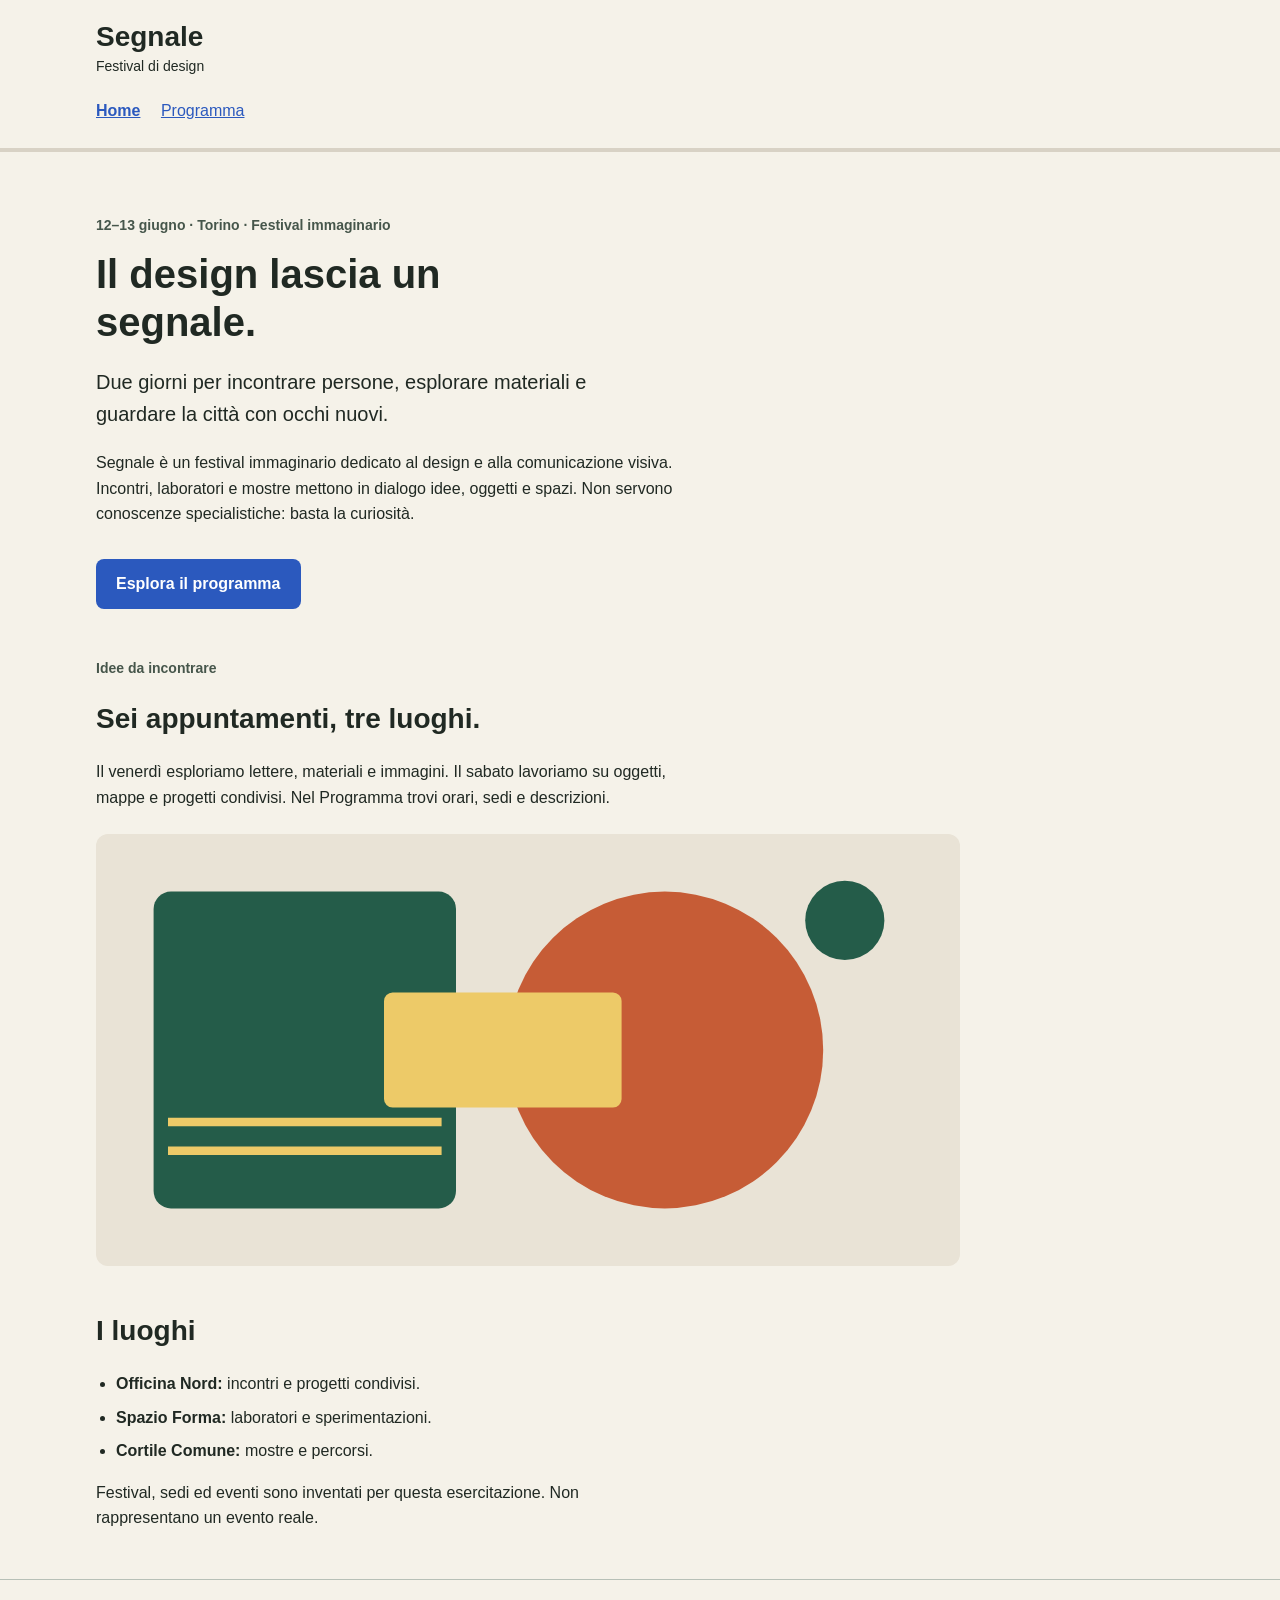
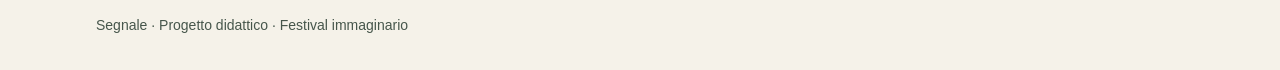
==== index.html @ b45a3bd2 "sito modificato" ====
<!doctype html>
<html lang="it">
<head>
  <meta charset="utf-8">
  <meta name="viewport" content="width=device-width, initial-scale=1">
  <title>Segnale — Festival di design</title>
  <link rel="stylesheet" href="style.css">
</head>
<body>
  <a class="skip-link" href="#contenuto">Vai al contenuto</a>
  <header class="site-header">
    <div class="container">
      <a class="brand" href="index.html">Segnale<span>Festival di design</span></a>
      <nav aria-label="Navigazione principale">
        <a href="index.html" aria-current="page">Home</a>
        <!-- Da completare: collegare questa voce alla pagina Programma. -->
        <a href="programma.html">Programma</a>
      </nav>
    </div>
  </header>

  <main id="contenuto" class="container">
    <section class="intro" aria-labelledby="titolo-home">
      <p class="eyebrow">12–13 giugno · Torino · Festival immaginario</p>
      <h1 id="titolo-home">Il design lascia un segnale.</h1>
      <p class="lead">Due giorni per incontrare persone, esplorare materiali e guardare la città con occhi nuovi.</p>
      <p class="reading-text">Segnale è un festival immaginario dedicato al design e alla comunicazione visiva. Incontri, laboratori e mostre mettono in dialogo idee, oggetti e spazi. Non servono conoscenze specialistiche: basta la curiosità.</p>
      <!-- Da completare: anche questo collegamento deve aprire il Programma. -->
      <a class="button-link" href="programma.html">Esplora il programma</a>
    </section>

    <section class="content-section" aria-labelledby="titolo-festival">
      <p class="eyebrow">Idee da incontrare</p>
      <h2 id="titolo-festival">Sei appuntamenti, tre luoghi.</h2>
      <p class="reading-text">Il venerdì esploriamo lettere, materiali e immagini. Il sabato lavoriamo su oggetti, mappe e progetti condivisi. Nel Programma trovi orari, sedi e descrizioni.</p>
      <img class="festival-image" src="assets/festival.svg" alt="Composizione geometrica di cerchi e rettangoli nei colori del festival" width="1200" height="600">
    </section>

    <section class="content-section" aria-labelledby="titolo-luoghi">
      <h2 id="titolo-luoghi">I luoghi</h2>
      <ul class="venues">
        <li><strong>Officina Nord:</strong> incontri e progetti condivisi.</li>
        <li><strong>Spazio Forma:</strong> laboratori e sperimentazioni.</li>
        <li><strong>Cortile Comune:</strong> mostre e percorsi.</li>
      </ul>
      <p class="reading-text">Festival, sedi ed eventi sono inventati per questa esercitazione. Non rappresentano un evento reale.</p>
    </section>
  </main>

  <footer class="site-footer"><div class="container"><p>Segnale · Progetto didattico · Festival immaginario</p></div></footer>
</body>
</html>
---- style.css ----
/* Stile iniziale: tipografia, colori e variabili CSS sono già predisposti.
   Lavoreremo su collegamenti, CSS condiviso e disposizione delle schede. */

/* Scelte comuni: ogni regola usa var() per richiamarne il valore. */
:root {
  --colore-primario: #2b59be;
  --colore-primario-scuro: #17238f;
  --colore-sfondo: #f5f2e9;
  --colore-testo: #202923;
  --font-testo: Verdana, Geneva, sans-serif;
  --font-titoli: "Helvetica Neue", Helvetica, Arial, sans-serif;
}

* {
  box-sizing: border-box;
}

body {
  margin: 0;
  background: var(--colore-sfondo);
  color: var(--colore-testo);
  font-family: var(--font-testo);
  font-size: 1rem;
  line-height: 1.6;
}

a {
  color: var(--colore-primario);
}

a:hover {
  text-decoration-thickness: 3px;
}

a:focus-visible {
  outline: 3px solid var(--colore-testo);
  outline-offset: 4px;
}

.container {
  width: 92%;
  max-width: 68rem;
  margin: 0 auto;
}

.site-header {
  padding: 1.25rem 0;
  border-bottom: 4px solid #d8d2c5;
}

.brand {
  display: inline-block;
  color: var(--colore-testo);
  font-size: 1.75rem;
  font-weight: bold;
  line-height: 1.2;
  text-decoration: none;
}

.brand span {
  display: block;
  margin-top: 0.25rem;
  font-size: 0.875rem;
  font-weight: normal;
}

nav {
  margin-top: 1rem;
}

nav a {
  display: inline-block;
  margin-right: 1rem;
  padding: 0.25rem 0;
}

nav a[aria-current="page"] {
  font-weight: bold;
}

.intro {
  padding: 3rem 0 1rem;
}

.eyebrow,
.event-meta {
  color: #46564b;
  font-size: 0.875rem;
  font-weight: bold;
}

h1,
h2,
h3 {
  font-family: var(--font-titoli);
  line-height: 1.2;
}

h1 {
  max-width: 18ch;
  margin: 0.75rem 0 1.25rem;
  font-size: 2.5rem;
}

h2 {
  font-size: 1.75rem;
}

h3 {
  margin: 0.5rem 0 0.75rem;
  font-size: 1.375rem;
}

.lead {
  max-width: 48ch;
  font-size: 1.25rem;
}

.reading-text {
  max-width: 65ch;
}

.button-link {
  display: inline-block;
  margin-top: 1rem;
  padding: 0.75rem 1.25rem;
  border-radius: 0.5rem;
  background: var(--colore-primario);
  color: #ffffff;
  font-weight: bold;
  text-decoration: none;
}

.button-link:hover {
  background: var(--colore-primario-scuro);
}

.content-section {
  margin: 2rem 0 3rem;
}

.festival-image {
  display: block;
  width: 100%;
  max-width: 54rem;
  height: auto;
  margin-top: 1.5rem;
  border-radius: 0.75rem;
}

.venues {
  padding-left: 1.25rem;
}

.venues li {
  margin-bottom: 0.5rem;
}

/* Qui inseriremo la regola .event-grid durante la demo. */

.event-card {
  margin-bottom: 1.5rem;
  overflow: hidden;
  border: 1px solid #b7c0b7;
  border-radius: 0.75rem;
  background: #ffffff;
}

.event-card img {
  display: block;
  width: 100%;
  height: auto;
}

.event-body {
  padding: 1.25rem;
}

.event-body p:last-child {
  margin-bottom: 0;
}

.event-place {
  color: #46564b;
  font-size: 0.875rem;
}

.site-footer {
  padding: 1.25rem 0;
  border-top: 1px solid #b7c0b7;
  color: #46564b;
  font-size: 0.875rem;
}

.skip-link {
  position: absolute;
  top: -6rem;
  left: 1rem;
  padding: 0.75rem 1rem;
  background: #ffffff;
  color: var(--colore-testo);
}

.skip-link:focus {
  top: 1rem;
}

/* Qui aggiungeremo la media query durante la demo. */
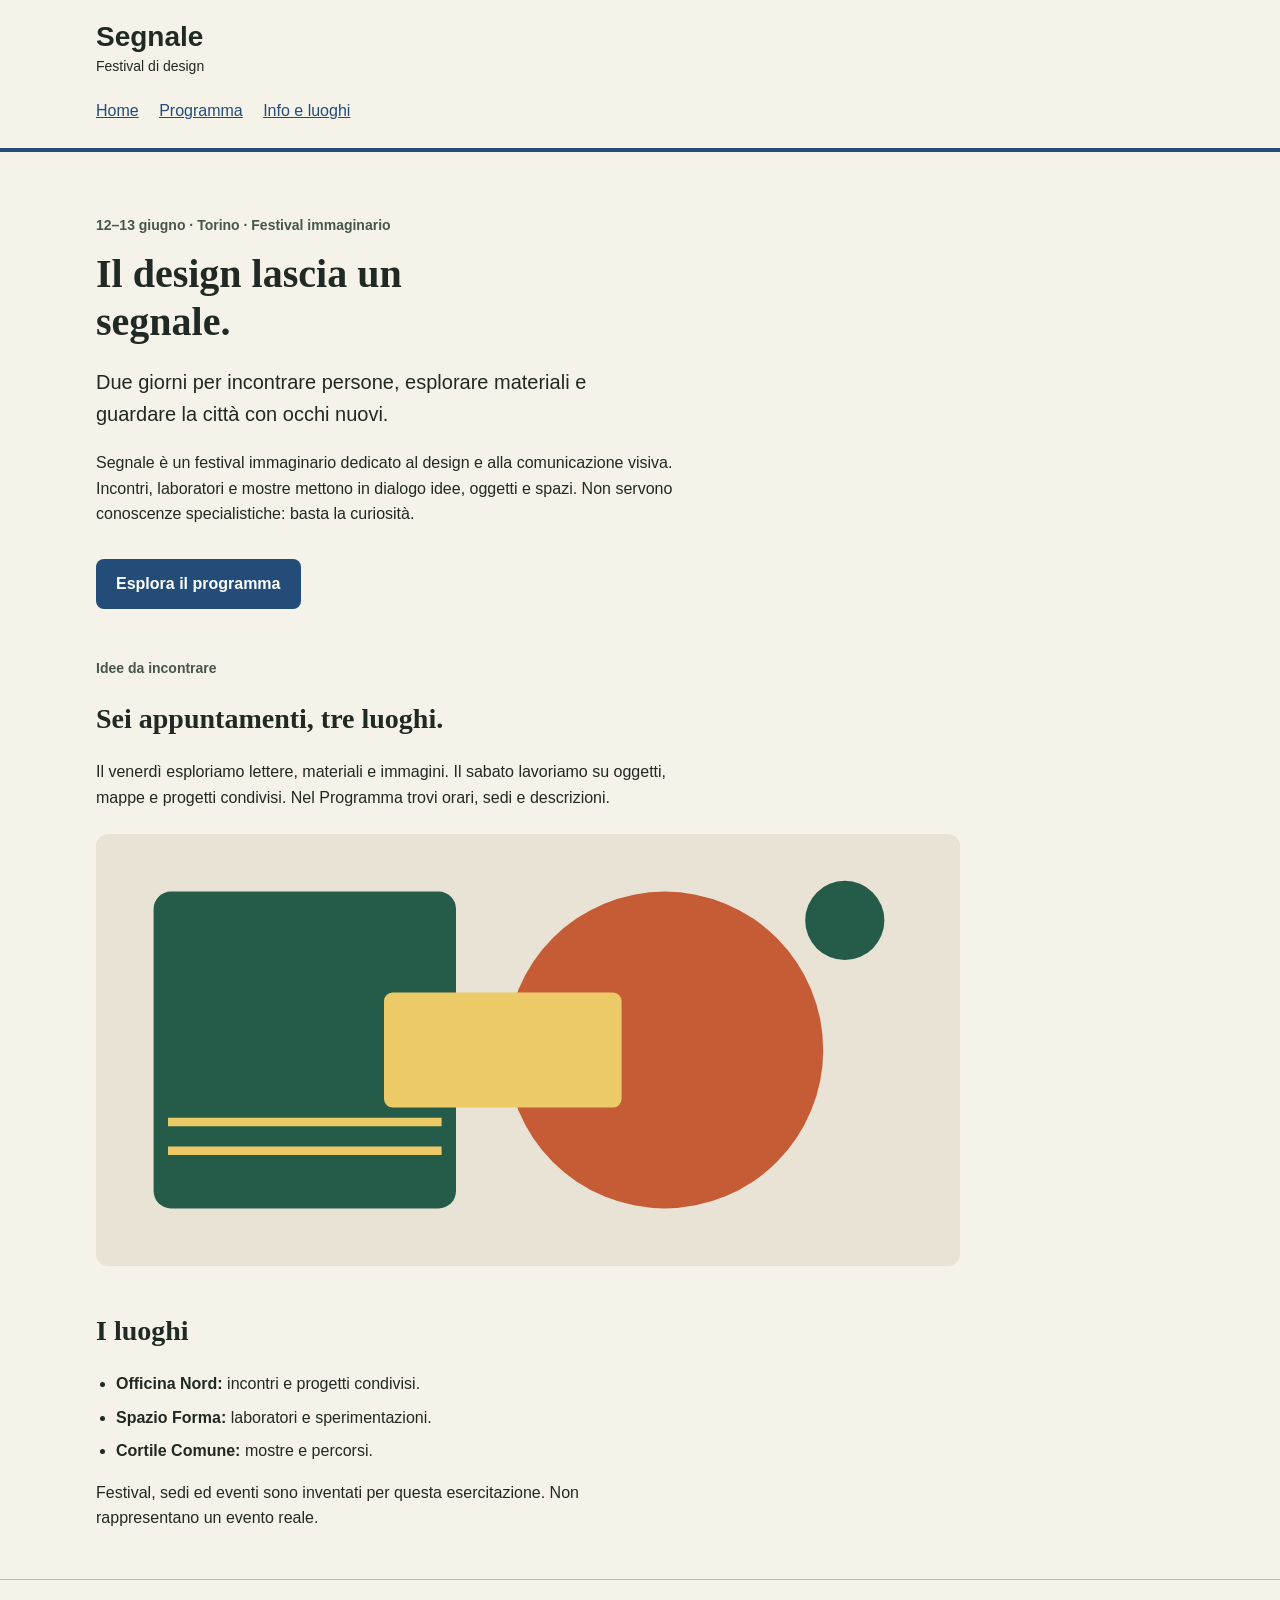
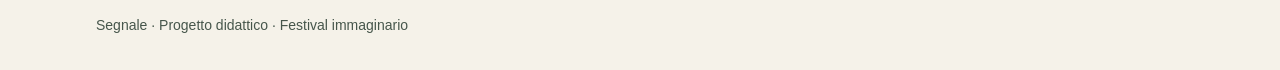
==== commit 1916638c: "Ajout de la page Info e luoghi" ====
--- a/index.html
+++ b/index.html
@@ -11,32 +11,31 @@
   <header class="site-header">
     <div class="container">
       <a class="brand" href="index.html">Segnale<span>Festival di design</span></a>
-      <nav aria-label="Navigazione principale">
-        <a href="index.html" aria-current="page">Home</a>
-        <!-- Da completare: collegare questa voce alla pagina Programma. -->
+      <nav>
+        <a href="index.html">Home</a>
         <a href="programma.html">Programma</a>
+        <a href="info.html">Info e luoghi</a>
       </nav>
     </div>
   </header>
 
   <main id="contenuto" class="container">
-    <section class="intro" aria-labelledby="titolo-home">
+    <section class="intro">
       <p class="eyebrow">12–13 giugno · Torino · Festival immaginario</p>
       <h1 id="titolo-home">Il design lascia un segnale.</h1>
       <p class="lead">Due giorni per incontrare persone, esplorare materiali e guardare la città con occhi nuovi.</p>
       <p class="reading-text">Segnale è un festival immaginario dedicato al design e alla comunicazione visiva. Incontri, laboratori e mostre mettono in dialogo idee, oggetti e spazi. Non servono conoscenze specialistiche: basta la curiosità.</p>
-      <!-- Da completare: anche questo collegamento deve aprire il Programma. -->
       <a class="button-link" href="programma.html">Esplora il programma</a>
     </section>
 
-    <section class="content-section" aria-labelledby="titolo-festival">
+    <section class="content-section">
       <p class="eyebrow">Idee da incontrare</p>
       <h2 id="titolo-festival">Sei appuntamenti, tre luoghi.</h2>
       <p class="reading-text">Il venerdì esploriamo lettere, materiali e immagini. Il sabato lavoriamo su oggetti, mappe e progetti condivisi. Nel Programma trovi orari, sedi e descrizioni.</p>
       <img class="festival-image" src="assets/festival.svg" alt="Composizione geometrica di cerchi e rettangoli nei colori del festival" width="1200" height="600">
     </section>
 
-    <section class="content-section" aria-labelledby="titolo-luoghi">
+    <section class="content-section">
       <h2 id="titolo-luoghi">I luoghi</h2>
       <ul class="venues">
         <li><strong>Officina Nord:</strong> incontri e progetti condivisi.</li>
--- a/style.css
+++ b/style.css
@@ -1,14 +1,13 @@
-/* Stile iniziale: tipografia, colori e variabili CSS sono già predisposti.
-   Lavoreremo su collegamenti, CSS condiviso e disposizione delle schede. */
-
-/* Scelte comuni: ogni regola usa var() per richiamarne il valore. */
+/* Segnale: esempio completo della consegna su Home e Programma. */
+
+/* Valori condivisi: le regole interessate li richiamano con var(). */
 :root {
-  --colore-primario: #2b59be;
-  --colore-primario-scuro: #17238f;
+  --colore-primario: #234c78;
+  --colore-primario-scuro: #163454;
   --colore-sfondo: #f5f2e9;
   --colore-testo: #202923;
-  --font-testo: Verdana, Geneva, sans-serif;
-  --font-titoli: "Helvetica Neue", Helvetica, Arial, sans-serif;
+  --font-testo: Arial, Helvetica, sans-serif;
+  --font-titoli: Georgia, "Times New Roman", serif;
 }
 
 * {
@@ -29,12 +28,11 @@
 }
 
 a:hover {
-  text-decoration-thickness: 3px;
-}
-
-a:focus-visible {
+  text-decoration: underline;
+}
+
+a:focus {
   outline: 3px solid var(--colore-testo);
-  outline-offset: 4px;
 }
 
 .container {
@@ -45,7 +43,7 @@
 
 .site-header {
   padding: 1.25rem 0;
-  border-bottom: 4px solid #d8d2c5;
+  border-bottom: 4px solid var(--colore-primario);
 }
 
 .brand {
@@ -74,9 +72,6 @@
   padding: 0.25rem 0;
 }
 
-nav a[aria-current="page"] {
-  font-weight: bold;
-}
 
 .intro {
   padding: 3rem 0 1rem;
@@ -156,10 +151,14 @@
   margin-bottom: 0.5rem;
 }
 
-/* Qui inseriremo la regola .event-grid durante la demo. */
+/* Disposizione di base: una colonna. */
+.event-grid {
+  display: grid;
+  grid-template-columns: 1fr;
+  gap: 2rem;
+}
 
 .event-card {
-  margin-bottom: 1.5rem;
   overflow: hidden;
   border: 1px solid #b7c0b7;
   border-radius: 0.75rem;
@@ -173,14 +172,11 @@
 }
 
 .event-body {
-  padding: 1.25rem;
-}
-
-.event-body p:last-child {
+  padding: 1.5rem;
+}
+
+.event-place {
   margin-bottom: 0;
-}
-
-.event-place {
   color: #46564b;
   font-size: 0.875rem;
 }
@@ -205,4 +201,41 @@
   top: 1rem;
 }
 
-/* Qui aggiungeremo la media query durante la demo. */
+/* Da 600 px: due colonne. */
+@media (min-width: 600px) {
+  .event-grid {
+    grid-template-columns: repeat(2, 1fr);
+  }
+}
+
+/* Da 1024 px: tre colonne. Questa regola segue quella da 600 px. */
+@media (min-width: 1024px) {
+  .event-grid {
+    grid-template-columns: repeat(3, 1fr);
+  }
+}
+/* =========================================
+   Info e luoghi: Galleria Swiper e Mappa
+   ========================================= */
+
+.swiper-slide img {
+  display: block;
+  width: 100%;
+  height: auto;
+  border-radius: 0.75rem;
+}
+
+.swiper-slide p {
+  margin-top: 0.75rem;
+  padding-bottom: 2rem;
+}
+
+/* Adattamento cromatico dei controlli Swiper */
+.swiper-button-next,
+.swiper-button-prev {
+  color: var(--colore-primario-scuro);
+}
+
+#mappa-sedi {
+  margin-bottom: 1rem;
+}
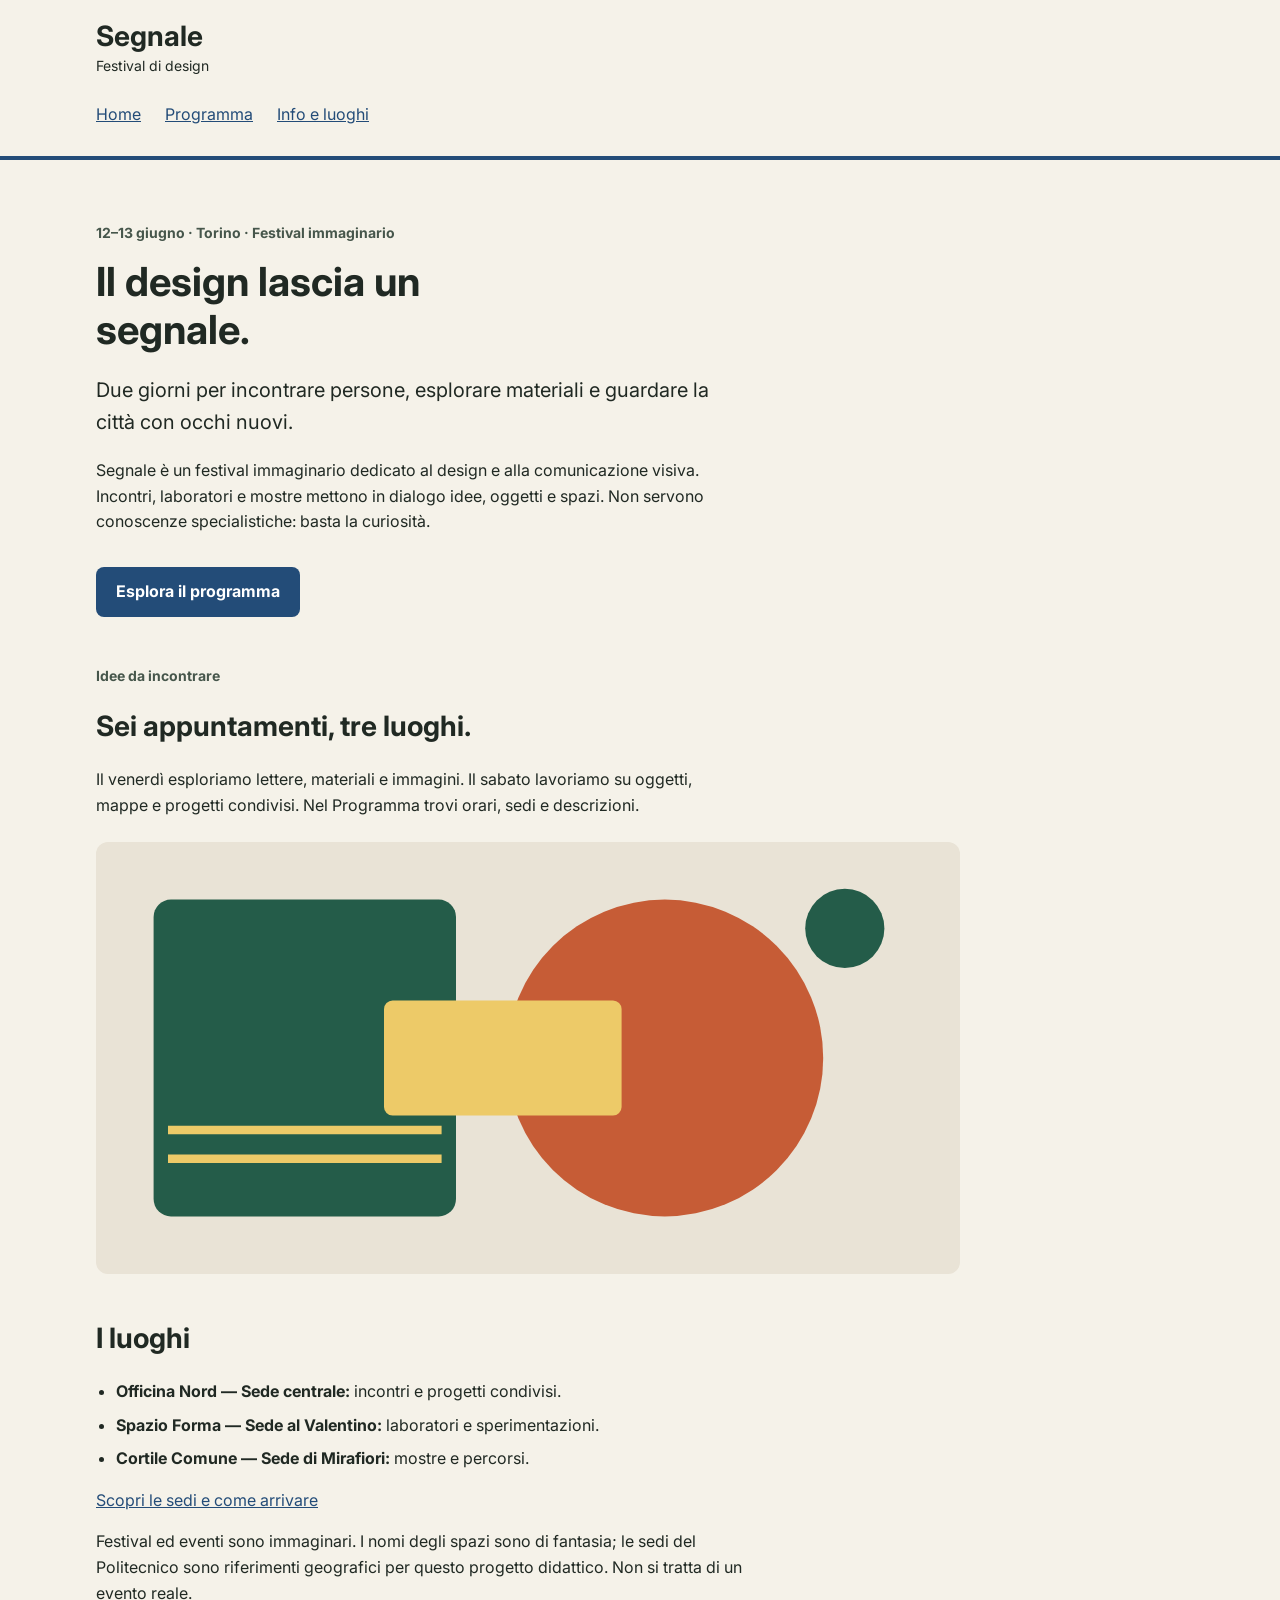
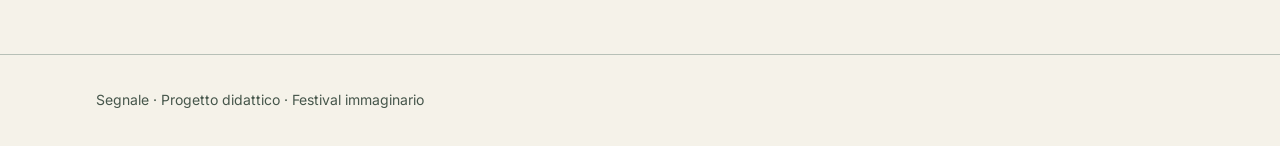
==== commit 466560f2: "Intégration police Inter, menu responsive et header sticky" ====
--- a/index.html
+++ b/index.html
@@ -4,6 +4,9 @@
   <meta charset="utf-8">
   <meta name="viewport" content="width=device-width, initial-scale=1">
   <title>Segnale — Festival di design</title>
+  <link rel="preconnect" href="https://fonts.googleapis.com">
+  <link rel="preconnect" href="https://fonts.gstatic.com" crossorigin>
+  <link href="https://fonts.googleapis.com/css2?family=Inter:wght@400;700&display=swap" rel="stylesheet">
   <link rel="stylesheet" href="style.css">
 </head>
 <body>
@@ -38,11 +41,12 @@
     <section class="content-section">
       <h2 id="titolo-luoghi">I luoghi</h2>
       <ul class="venues">
-        <li><strong>Officina Nord:</strong> incontri e progetti condivisi.</li>
-        <li><strong>Spazio Forma:</strong> laboratori e sperimentazioni.</li>
-        <li><strong>Cortile Comune:</strong> mostre e percorsi.</li>
+        <li><strong>Officina Nord — Sede centrale:</strong> incontri e progetti condivisi.</li>
+        <li><strong>Spazio Forma — Sede al Valentino:</strong> laboratori e sperimentazioni.</li>
+        <li><strong>Cortile Comune — Sede di Mirafiori:</strong> mostre e percorsi.</li>
       </ul>
-      <p class="reading-text">Festival, sedi ed eventi sono inventati per questa esercitazione. Non rappresentano un evento reale.</p>
+      <p><a href="info.html">Scopri le sedi e come arrivare</a></p>
+      <p class="reading-text">Festival ed eventi sono immaginari. I nomi degli spazi sono di fantasia; le sedi del Politecnico sono riferimenti geografici per questo progetto didattico. Non si tratta di un evento reale.</p>
     </section>
   </main>
 
--- a/style.css
+++ b/style.css
@@ -6,8 +6,8 @@
   --colore-primario-scuro: #163454;
   --colore-sfondo: #f5f2e9;
   --colore-testo: #202923;
-  --font-testo: Arial, Helvetica, sans-serif;
-  --font-titoli: Georgia, "Times New Roman", serif;
+  --font-testo: 'Inter', Arial, sans-serif;
+  --font-titoli: 'Inter', Arial, sans-serif;
 }
 
 * {
@@ -214,28 +214,137 @@
     grid-template-columns: repeat(3, 1fr);
   }
 }
+
+/* Info e luoghi: componenti aggiunti al sito esistente. */
+button {
+  padding: 0.65rem 0.5rem;
+  border: 2px solid var(--colore-primario);
+  border-radius: 0.5rem;
+  background: var(--colore-primario);
+  color: #ffffff;
+  font-family: var(--font-testo);
+  font-size: 1rem;
+  font-weight: bold;
+  cursor: pointer;
+}
+
+button:hover {
+  background: var(--colore-primario-scuro);
+}
+
+button:focus {
+  outline: 3px solid var(--colore-testo);
+}
+
+.venue-gallery {
+  max-width: 54rem;
+}
+
+.venue-swiper {
+  width: 100%;
+}
+
+.venue-slide {
+  margin: 0;
+  overflow: hidden;
+  border: 1px solid #b7c0b7;
+  border-radius: 0.75rem;
+  background: #ffffff;
+}
+
+.venue-slide img {
+  display: block;
+  width: 100%;
+  height: auto;
+}
+
+.venue-slide figcaption {
+  padding: 1.25rem;
+}
+
+.gallery-controls {
+  display: grid;
+  grid-template-columns: repeat(2, 1fr);
+  gap: 0.75rem;
+  margin-top: 1rem;
+}
+
+.gallery-count {
+  margin: 0.75rem 0 0;
+  text-align: center;
+}
+
+@media (max-width: 319px) {
+  .gallery-label {
+    font-size: 0;
+  }
+}
+
+.map-container {
+  margin: 1.5rem 0;
+  overflow: hidden;
+  border: 1px solid #b7c0b7;
+  border-radius: 0.75rem;
+  background: #ffffff;
+}
+
+.map-container iframe {
+  display: block;
+  width: 100%;
+  height: 28rem;
+  border: 0;
+}
+
+.venue-addresses {
+  display: grid;
+  grid-template-columns: 1fr;
+  gap: 1.5rem;
+}
+
+.venue-address {
+  padding: 1.25rem;
+  border: 1px solid #b7c0b7;
+  border-radius: 0.75rem;
+}
+
+.teaching-note {
+  margin-top: 2rem;
+}
+
+@media (min-width: 768px) {
+  .venue-addresses {
+    grid-template-columns: repeat(3, 1fr);
+  }
+}
 /* =========================================
-   Info e luoghi: Galleria Swiper e Mappa
+   Esercitazione 7: Intestazione e Menu
    ========================================= */
 
-.swiper-slide img {
-  display: block;
-  width: 100%;
-  height: auto;
-  border-radius: 0.75rem;
-}
-
-.swiper-slide p {
-  margin-top: 0.75rem;
-  padding-bottom: 2rem;
-}
-
-/* Adattamento cromatico dei controlli Swiper */
-.swiper-button-next,
-.swiper-button-prev {
-  color: var(--colore-primario-scuro);
-}
-
-#mappa-sedi {
-  margin-bottom: 1rem;
+/* Intestazione sticky (bloquée en haut) */
+.site-header {
+  position: sticky;
+  top: 0;
+  background-color: var(--colore-sfondo);
+  z-index: 1000;
+}
+
+/* Menu responsive - Disposition mobile (colonne) */
+nav {
+  display: flex;
+  flex-direction: column;
+  gap: 0.5rem;
+  margin-top: 1rem;
+}
+
+nav a {
+  margin-right: 0;
+  padding: 0.5rem 0;
+}
+
+/* Menu responsive - Disposition ordinateur (ligne) */
+@media (min-width: 600px) {
+  nav {
+    flex-direction: row;
+    gap: 1.5rem;
+  }
 }
